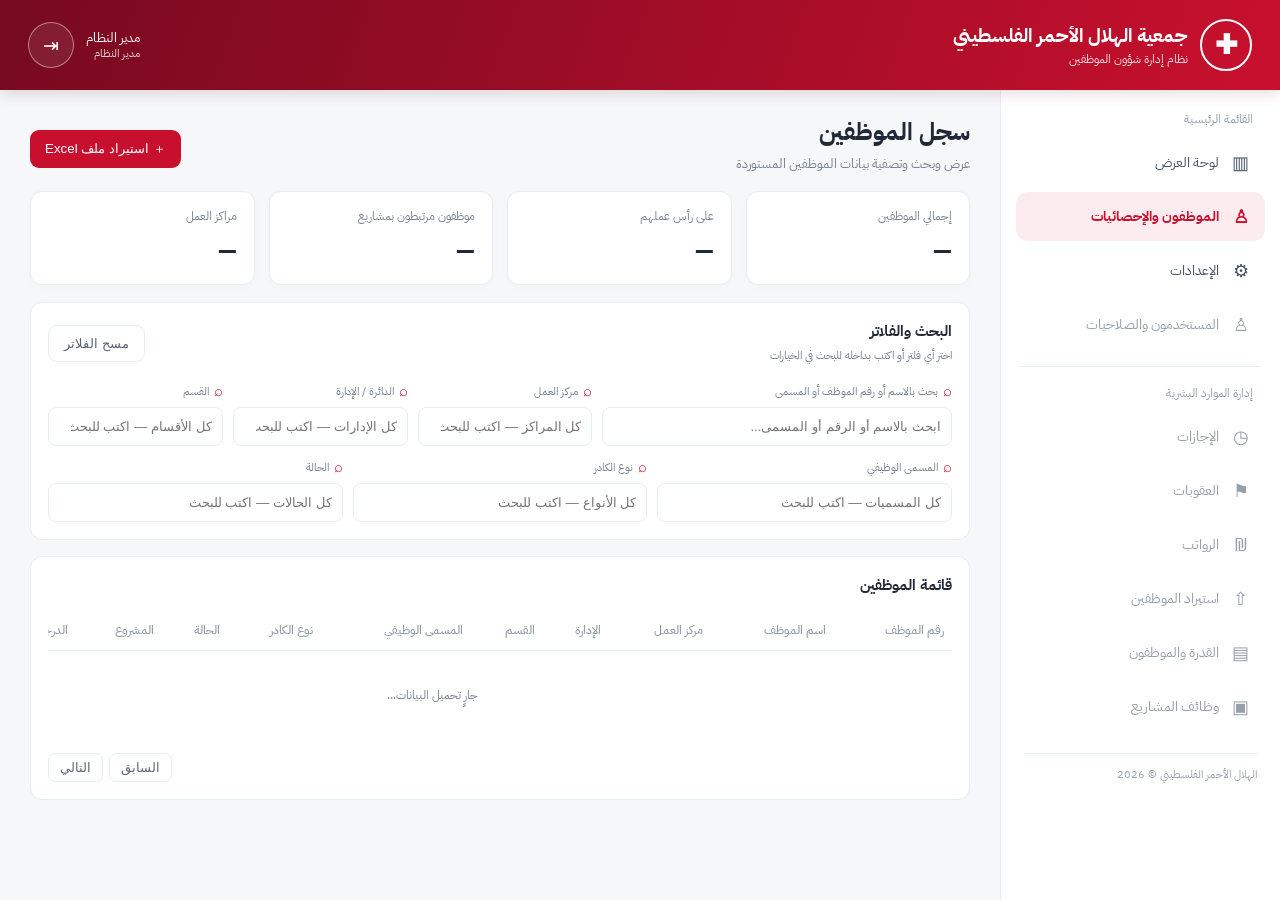
==== public/employees.html @ 2d8df37b "Organize employee edit form and use settings constants" ====
<!doctype html>
<html lang="ar" dir="rtl">
<head>
<meta charset="utf-8"><meta name="viewport" content="width=device-width,initial-scale=1">
<title>الموظفون | نظام شؤون الموظفين</title>
<link rel="preconnect" href="https://fonts.googleapis.com"><link rel="preconnect" href="https://fonts.gstatic.com" crossorigin>
<link href="https://fonts.googleapis.com/css2?family=IBM+Plex+Sans+Arabic:wght@400;500;600;700&display=swap" rel="stylesheet">
<style>
:root{--red:#c8102e;--dark:#a70c26;--ink:#212936;--muted:#778191;--line:#e8edf1;--bg:#f5f7f9;--green:#14845c}
*{box-sizing:border-box}body{margin:0;background:var(--bg);color:var(--ink);font-family:"IBM Plex Sans Arabic",Tahoma,sans-serif}.layout{min-height:100vh;display:flex}.side{position:fixed;right:0;top:0;bottom:0;width:250px;background:#fff;border-left:1px solid var(--line);padding:22px 16px;display:flex;flex-direction:column}.brand{display:flex;align-items:center;gap:11px;padding:0 6px 20px;border-bottom:1px solid var(--line)}.mark{height:45px;width:45px;border:2px solid var(--red);border-radius:50%;display:grid;place-items:center;font-size:24px;color:var(--red);font-weight:700}.brand b{font-size:14px}.brand small{display:block;color:var(--muted);font-size:11px}.caption{color:#9aa2ad;font-size:11px;margin:22px 10px 8px}.nav{display:grid;gap:5px}.nav a{color:#5e6876;text-decoration:none;padding:10px 12px;border-radius:9px;font-size:14px}.nav a.active{background:#fff0f2;color:var(--red);font-weight:700}.foot{margin-top:auto;border-top:1px solid var(--line);padding:12px;color:#9aa2ad;font-size:11px}.main{margin-right:250px;width:calc(100% - 250px);padding:22px 30px 36px}.top{display:flex;justify-content:space-between;align-items:center;margin-bottom:24px}.crumb{font-size:12px;color:var(--muted)}.right{display:flex;align-items:center;gap:11px}.who{background:white;border:1px solid var(--line);padding:8px 12px;border-radius:9px;font-size:12px}.btn{font:600 13px inherit;border:0;border-radius:9px;padding:10px 15px;cursor:pointer}.btn-red{background:var(--red);color:#fff}.btn-red:hover{background:var(--dark)}.btn-light{background:#fff;border:1px solid var(--line);color:#596373}.btn[disabled]{opacity:.5;cursor:not-allowed}.title{display:flex;justify-content:space-between;align-items:end;margin-bottom:18px}.title h1{font-size:24px;margin:0 0 4px}.title p{color:var(--muted);font-size:13px;margin:0}.cards{display:grid;grid-template-columns:repeat(4,1fr);gap:14px;margin-bottom:17px}.card{background:#fff;border:1px solid var(--line);border-radius:12px;padding:15px 17px;box-shadow:0 2px 8px #26344905}.metric-label{font-size:12px;color:var(--muted)}.metric{font-size:24px;font-weight:700;margin-top:8px;direction:ltr;text-align:right}.panel{background:#fff;border:1px solid var(--line);border-radius:12px;padding:17px;margin-bottom:16px}.panel-head{display:flex;justify-content:space-between;align-items:center;margin-bottom:14px}.panel-head h2{font-size:15px;margin:0}.filter-grid{display:grid;grid-template-columns:2fr repeat(3,1fr);gap:10px}.field label{display:block;font-size:11px;color:var(--muted);margin-bottom:5px}.filter-grid .field label:before,.filters2 .field label:before{content:"⌕";color:var(--red);font-size:15px;margin-left:5px;vertical-align:-1px}.field input{width:100%;height:39px;border:1px solid var(--line);border-radius:8px;padding:0 10px;background:#fff;color:var(--ink);font:13px inherit;outline:none}.field input:focus{border-color:#d77889;box-shadow:0 0 0 3px #c8102e12}.filters2{display:grid;grid-template-columns:repeat(3,1fr);gap:10px;margin-top:10px}.table-wrap{overflow:auto}table{width:100%;border-collapse:collapse;min-width:1040px;font-size:12px}th{text-align:right;color:#929ba7;font-weight:500;padding:11px 8px;border-bottom:1px solid var(--line);white-space:nowrap}td{padding:11px 8px;border-bottom:1px solid #f0f2f4;vertical-align:middle}tbody tr:last-child td{border-bottom:0}.name{font-weight:600}.pill{display:inline-block;border-radius:30px;padding:4px 9px;font-size:10px;background:#eff3f6;color:#526071}.pill.on{background:#eaf7f1;color:#168057}.pill.off{background:#fff4e7;color:#a96a08}.pagination{display:flex;align-items:center;justify-content:space-between;margin-top:14px;color:var(--muted);font-size:12px}.pages{display:flex;align-items:center;gap:6px}.pages button{border:1px solid var(--line);background:#fff;border-radius:7px;padding:6px 11px;color:#5d6775;cursor:pointer}.pages button:disabled{opacity:.45;cursor:default}.alert{padding:10px 12px;border-radius:9px;font-size:12px;margin-bottom:12px;display:none}.alert.error{display:block;background:#fff0f1;color:#a72237;border:1px solid #f5d3d8}.alert.success{display:block;background:#eaf7f1;color:#147a55;border:1px solid #cdebdc}.import-status{font-size:11px;color:var(--muted);margin-top:5px}.empty{text-align:center;padding:35px;color:var(--muted)}.file-hidden{display:none}
@media(max-width:1080px){.side{width:220px}.main{margin-right:220px;width:calc(100% - 220px);padding:20px}.cards{grid-template-columns:repeat(2,1fr)}.filter-grid{grid-template-columns:repeat(2,1fr)}}@media(max-width:700px){.side{display:none}.main{width:100%;margin:0;padding:15px}.top{margin-bottom:18px}.title{align-items:start;gap:12px;flex-direction:column}.title h1{font-size:21px}.cards{gap:9px}.card{padding:12px}.metric{font-size:21px}.filter-grid,.filters2{grid-template-columns:1fr 1fr}.filter-grid .field:first-child{grid-column:1/-1}.who{display:none}.panel{padding:13px}.btn{padding:9px 12px}}
.row-actions{display:flex;align-items:center;gap:5px;white-space:nowrap}.row-action{width:31px;height:31px;border:1px solid var(--line);background:#fff;color:#536071;border-radius:7px;cursor:pointer;font-size:15px}.row-action:hover{border-color:#d77889;color:var(--red);background:#fff7f8}.row-action.danger{color:#b56a11}.row-action.success{color:#14845c}.row-action:disabled{opacity:.4;cursor:not-allowed}.frozen-mark{display:inline-block;margin-top:4px;color:#a9650b;background:#fff5e7;border-radius:20px;padding:2px 7px;font-size:10px}.modal{display:none;position:fixed;inset:0;z-index:20;background:#17202f70;padding:20px;align-items:center;justify-content:center}.modal.open{display:flex}.modal-card{width:min(900px,100%);max-height:90vh;overflow:auto;background:#fff;border-radius:15px;box-shadow:0 20px 60px #10182740}.modal-head,.modal-foot{display:flex;align-items:center;justify-content:space-between;padding:16px 20px;border-bottom:1px solid var(--line)}.modal-head h2{font-size:18px;margin:0}.modal-foot{border-top:1px solid var(--line);border-bottom:0;justify-content:flex-start;gap:9px}.modal-body{padding:20px}.modal-close{width:34px;height:34px;border:1px solid var(--line);background:white;border-radius:8px;cursor:pointer;font-size:20px}.detail-grid{display:grid;grid-template-columns:repeat(3,minmax(0,1fr));gap:10px}.detail-item{border:1px solid var(--line);background:#fafbfc;border-radius:9px;padding:11px;min-width:0}.detail-item small{display:block;color:var(--muted);font-size:10px;margin-bottom:5px}.detail-item strong{font-size:13px;overflow-wrap:anywhere}.edit-form{display:grid;grid-template-columns:repeat(2,minmax(0,1fr));gap:12px}.edit-help{grid-column:1/-1;margin:0;color:var(--muted);font-size:11px}.edit-section-title{grid-column:1/-1;margin:10px 0 0;padding:8px 10px;border-right:3px solid var(--red);border-radius:6px;background:#fff5f6;color:#7c1829;font-size:13px}.edit-form select{width:100%;height:39px;border:1px solid var(--line);border-radius:8px;padding:0 10px;font:13px inherit;color:var(--ink);background:#fff}.edit-form select:focus{outline:0;border-color:#d77889;box-shadow:0 0 0 3px #c8102e12}.edit-field label,.edit-field{display:block}.edit-field span{display:block;color:var(--muted);font-size:11px;margin-bottom:5px}.edit-field input{width:100%;height:39px;border:1px solid var(--line);border-radius:8px;padding:0 10px;font:13px inherit;color:var(--ink);background:#fff}.edit-field input:focus{outline:0;border-color:#d77889;box-shadow:0 0 0 3px #c8102e12}.frozen-note{color:#9a5d0a;background:#fff6e8;border:1px solid #f3dfbd;border-radius:8px;padding:11px;font-size:12px;margin-bottom:12px}@media(max-width:700px){.detail-grid,.edit-form{grid-template-columns:1fr 1fr}.modal{padding:8px}.modal-body{padding:13px}.modal-head,.modal-foot{padding:12px}.row-action{width:29px;height:29px}}

.app-topbar{height:90px;background:linear-gradient(110deg,#760a20,#c8102e);color:#fff;display:flex;align-items:center;justify-content:space-between;padding:0 28px;box-shadow:0 3px 14px #5b142328;position:relative;z-index:10}
.app-brand{display:flex;align-items:center;gap:12px;padding:0;border:0;color:#fff}.app-brand strong{font-size:19px;line-height:1.5}.app-brand small{display:block;font-size:12px;opacity:.86}
.app-mark{height:52px;width:52px;border:2px solid #fff;border-radius:50%;display:grid;place-items:center;font-size:27px;font-weight:700}
.app-top-user{display:flex;align-items:center;gap:12px}.app-user-name{font-size:13px;line-height:1.3}.app-user-name small{display:block;opacity:.8}.app-logout{border:1px solid #ffffff70;color:#fff;background:#ffffff14;border-radius:50%;width:46px;height:46px;font-size:19px;cursor:pointer}
.app-shell{display:block;min-height:calc(100vh - 90px)}.app-sidebar{position:fixed;right:0;top:90px;bottom:0;width:280px;background:#fff;border-left:1px solid var(--line);padding:18px 15px;overflow:auto;z-index:8}
.app-caption{color:#929eaa;font-size:12px;margin:2px 12px 10px}.app-nav{display:grid;gap:5px}.app-nav-link{color:#435265;text-decoration:none;padding:11px 13px;border-radius:12px;font-size:14px;display:flex;gap:10px;align-items:center}.app-nav-link.active{background:#fcecef;color:var(--red);font-weight:700}.app-nav-link:hover:not(.active):not(.disabled){background:#f5f7f8}.app-nav-link.disabled{opacity:.55;cursor:default}.app-icon{font-size:18px;width:23px;text-align:center}.app-divider{height:1px;background:var(--line);margin:17px 5px}.app-side-foot{color:#9aa4ad;font-size:11px;margin:22px 8px 8px;padding-top:12px;border-top:1px solid var(--line)}
main.app-main{display:block;margin:0 280px 0 0;width:calc(100% - 280px);min-height:calc(100vh - 90px);padding:24px 30px 36px}
@media(max-width:1000px){.app-sidebar{width:250px}main.app-main{margin-right:250px;width:calc(100% - 250px);padding:20px}}
@media(max-width:700px){.app-topbar{height:76px;padding:0 14px}.app-mark{height:43px;width:43px}.app-brand strong{font-size:15px}.app-brand small{font-size:10px}.app-sidebar{display:none}.app-shell{min-height:calc(100vh - 76px)}main.app-main{margin:0;width:100%;min-height:calc(100vh - 76px);padding:15px}.app-user-name{display:none}}
</style>
</head>
<body><header class="app-topbar"><div class="app-brand"><div class="app-mark">✚</div><div><strong>جمعية الهلال الأحمر الفلسطيني</strong><small>نظام إدارة شؤون الموظفين</small></div></div><div class="app-top-user"><div class="app-user-name"><span id="username">مدير النظام</span><small>مدير النظام</small></div><button class="app-logout" id="logout" title="تسجيل الخروج" aria-label="تسجيل الخروج">⇥</button></div></header><div class="app-shell"><aside class="app-sidebar"><div class="app-caption">القائمة الرئيسية</div><nav class="app-nav"><a href="/" class="app-nav-link "><span class="app-icon">▥</span>لوحة العرض</a><a href="/employees.html" class="app-nav-link active"><span class="app-icon">♙</span>الموظفون والإحصائيات</a><a href="/settings.html" class="app-nav-link "><span class="app-icon">⚙</span>الإعدادات</a><a href="#" aria-disabled="true" class="app-nav-link disabled"><span class="app-icon">♙</span>المستخدمون والصلاحيات</a></nav><div class="app-divider"></div><div class="app-caption">إدارة الموارد البشرية</div><nav class="app-nav"><a href="#" aria-disabled="true" class="app-nav-link disabled"><span class="app-icon">◷</span>الإجازات</a><a href="#" aria-disabled="true" class="app-nav-link disabled"><span class="app-icon">⚑</span>العقوبات</a><a href="#" aria-disabled="true" class="app-nav-link disabled"><span class="app-icon">₪</span>الرواتب</a><a href="#" aria-disabled="true" class="app-nav-link disabled"><span class="app-icon">⇧</span>استيراد الموظفين</a><a href="#" aria-disabled="true" class="app-nav-link disabled"><span class="app-icon">▤</span>القدرة والموظفون</a><a href="#" aria-disabled="true" class="app-nav-link disabled"><span class="app-icon">▣</span>وظائف المشاريع</a></nav><div class="app-side-foot">الهلال الأحمر الفلسطيني © 2026</div></aside><main class="app-main">
<div class="title"><div><h1>سجل الموظفين</h1><p>عرض وبحث وتصفية بيانات الموظفين المستوردة</p></div><div><button class="btn btn-red" id="chooseFile">＋ استيراد ملف Excel</button><input id="file" class="file-hidden" type="file" accept=".xlsx,application/vnd.openxmlformats-officedocument.spreadsheetml.sheet"><div id="importStatus" class="import-status"></div></div></div>
<div id="notice" class="alert"></div>
<div class="cards"><div class="card"><div class="metric-label">إجمالي الموظفين</div><div class="metric" id="totalEmployees">—</div></div><div class="card"><div class="metric-label">على رأس عملهم</div><div class="metric" id="activeEmployees">—</div></div><div class="card"><div class="metric-label">موظفون مرتبطون بمشاريع</div><div class="metric" id="projectEmployees">—</div></div><div class="card"><div class="metric-label">مراكز العمل</div><div class="metric" id="workCenters">—</div></div></div>
<section class="panel"><div class="panel-head"><div><h2>البحث والفلاتر</h2><span class="import-status">اختر أي فلتر أو اكتب بداخله للبحث في الخيارات</span></div><button class="btn btn-light" id="clearFilters">مسح الفلاتر</button></div><div class="filter-grid">
<div class="field"><label for="q">بحث بالاسم أو رقم الموظف أو المسمى</label><input type="search" id="q" placeholder="ابحث بالاسم أو الرقم أو المسمى..." autocomplete="off"></div>
<div class="field"><label for="work_center">مركز العمل</label><input type="search" id="work_center" list="centers" placeholder="كل المراكز — اكتب للبحث" autocomplete="off"><datalist id="centers"></datalist></div>
<div class="field"><label for="directorate">الدائرة / الإدارة</label><input type="search" id="directorate" list="directorates" placeholder="كل الإدارات — اكتب للبحث" autocomplete="off"><datalist id="directorates"></datalist></div>
<div class="field"><label for="department">القسم</label><input type="search" id="department" list="departments" placeholder="كل الأقسام — اكتب للبحث" autocomplete="off"><datalist id="departments"></datalist></div></div>
<div class="filters2"><div class="field"><label for="job_title">المسمى الوظيفي</label><input type="search" id="job_title" list="jobs" placeholder="كل المسميات — اكتب للبحث" autocomplete="off"><datalist id="jobs"></datalist></div><div class="field"><label for="cadre_type">نوع الكادر</label><input type="search" id="cadre_type" list="cadres" placeholder="كل الأنواع — اكتب للبحث" autocomplete="off"><datalist id="cadres"></datalist></div><div class="field"><label for="employment_status">الحالة</label><input type="search" id="employment_status" list="statuses" placeholder="كل الحالات — اكتب للبحث" autocomplete="off"><datalist id="statuses"></datalist></div></div></section>
<section class="panel"><div class="panel-head"><h2>قائمة الموظفين</h2><span id="resultCount" class="import-status"></span></div><div class="table-wrap"><table><thead><tr><th>رقم الموظف</th><th>اسم الموظف</th><th>مركز العمل</th><th>الإدارة</th><th>القسم</th><th>المسمى الوظيفي</th><th>نوع الكادر</th><th>الحالة</th><th>المشروع</th><th>الدرجة</th><th>الإجراءات</th></tr></thead><tbody id="rows"><tr><td colspan="11" class="empty">جارٍ تحميل البيانات...</td></tr></tbody></table></div><div class="pagination"><span id="pageInfo"></span><div class="pages"><button id="prev">السابق</button><button id="next">التالي</button></div></div></section>
<div class="modal" id="employeeModal" aria-hidden="true"><section class="modal-card" role="dialog" aria-modal="true" aria-labelledby="modalTitle"><header class="modal-head"><h2 id="modalTitle">بيانات الموظف</h2><button class="modal-close" id="modalClose" aria-label="إغلاق">×</button></header><div class="modal-body" id="modalBody"></div><footer class="modal-foot" id="modalFoot"></footer></section></div>
</main></div>
<script>
const fields=["q","work_center","directorate","department","job_title","cadre_type","employment_status"];
let page=1,pages=0,timer=null,imported=false;
const $=id=>document.getElementById(id);
async function api(url,options={}){const r=await fetch(url,{credentials:"same-origin",...options});if(r.status===401){location.href="/login.html";throw new Error("يلزم تسجيل الدخول.")}const body=await r.json().catch(()=>({}));if(!r.ok){const d=body.detail;let text=typeof d==="string"?d:(d?.message||"تعذر تنفيذ الطلب.");if(d?.errors?.length)text+=" ("+d.errors.length+" موضع خطأ)";throw new Error(text)}return body}
function message(text,kind="error"){const el=$("notice");el.textContent=text;el.className="alert "+kind;el.style.display="block";window.scrollTo({top:0,behavior:"smooth"})}
function params(){const p=new URLSearchParams({page:String(page),page_size:"20"});fields.forEach(k=>{const v=$(k).value.trim();if(v)p.set(k,v)});return p}
async function loadOptions(){const p=new URLSearchParams({work_center:$("work_center").value.trim(),directorate:$("directorate").value.trim(),department:$("department").value.trim()});const o=await api("/api/employee-options?"+p);for(const [key,id] of [["work_center","centers"],["directorate","directorates"],["department","departments"],["job_title","jobs"],["cadre_type","cadres"],["employment_status","statuses"]])$(id).replaceChildren(...o[key].map(value=>{const el=document.createElement("option");el.value=value;return el}))}
async function loadRows(){try{const data=await api("/api/employees?"+params());pages=data.pages;$("resultCount").textContent="عدد النتائج: "+data.total.toLocaleString("en-US");$("pageInfo").textContent="صفحة "+(data.pages?data.page:0)+" من "+data.pages.toLocaleString("en-US");$("prev").disabled=page<=1;$("next").disabled=page>=pages;if(!data.items.length){$("rows").innerHTML='<tr><td colspan="11" class="empty">لا توجد سجلات مطابقة. استورد ملف الموظفين لبدء الاستخدام.</td></tr>';return}const esc=s=>String(s??"—").replace(/[&<>"']/g,c=>({"&":"&amp;","<":"&lt;",">":"&gt;",'"':"&quot;","'":"&#39;"}[c]));$("rows").innerHTML=data.items.map(x=>'<tr><td>'+esc(x.employee_number)+'</td><td><span class="name">'+esc(x.employee_name)+'</span></td><td>'+esc(x.work_center)+'</td><td>'+esc(x.directorate)+'</td><td>'+esc(x.department)+'</td><td>'+esc(x.job_title)+'</td><td><span class="pill">'+esc(x.cadre_type)+'</span></td><td><span class="pill '+(x.employment_status==="على رأس عمله"?"on":"off")+'">'+esc(x.employment_status)+'</span></td><td>'+esc(x.project)+'</td><td>'+esc(x.grade)+'</td><td><div class="row-actions"><button class="row-action" data-action="view" data-id="'+esc(x.employee_number)+'" title="عرض بيانات الموظف" aria-label="عرض">◉</button><button class="row-action" data-action="edit" data-id="'+esc(x.employee_number)+'" title="تعديل بيانات الموظف" aria-label="تعديل" '+(x.is_frozen?'disabled':'')+'>✎</button><button class="row-action '+(x.is_frozen?'success':'danger')+'" data-action="'+(x.is_frozen?'unfreeze':'freeze')+'" data-id="'+esc(x.employee_number)+'" title="'+(x.is_frozen?'إعادة تفعيل الملف':'تجميد الملف')+'" aria-label="'+(x.is_frozen?'إعادة تفعيل':'تجميد')+'">'+(x.is_frozen?'↻':'❄')+'</button></div>'+(x.is_frozen?'<span class="frozen-mark">ملف مجمّد</span>':'')+'</td></tr>').join("")}catch(e){message(e.message)}}
async function loadSummary(){try{const d=await api("/api/dashboard"),t=d.totals;$("totalEmployees").textContent=Number(t.total).toLocaleString("en-US");$("activeEmployees").textContent=Number(t.active).toLocaleString("en-US");$("projectEmployees").textContent=Number(t.project_staff).toLocaleString("en-US");$("workCenters").textContent=Number(t.centers).toLocaleString("en-US")}catch(e){message(e.message)}}
async function loadImportStatus(){try{const d=await api("/api/import-status");imported=d.imported;if(d.imported){$("chooseFile").disabled=true;$("chooseFile").textContent="تم استيراد الملف";$("importStatus").textContent="تم استيراد "+Number(d.record.imported_rows).toLocaleString("en-US")+" سجلًا بتاريخ "+new Date(d.record.imported_at).toLocaleDateString("ar")}else $("importStatus").textContent="الاستيراد متاح مرة واحدة فقط"}catch(e){message(e.message)}}

const employeeLabels=[
 ["employee_number","رقم الموظف"],["employee_name","اسم الموظف"],["work_center","مركز العمل"],
 ["directorate","الإدارة"],["department","القسم"],["job_title","المسمى الوظيفي"],
 ["cadre_type","نوع الكادر"],["employment_status","الحالة"],["salary","الراتب"],
 ["next_grade_due_date","استحقاق الدرجة التالية"],["coverage_percentage","نسبة التغطية"],
 ["project","المشروع"],["grade","الدرجة الوظيفية"],["employee_code","كود الموظف"]
];
const escHtml=s=>String(s??"").replace(/[&<>"']/g,c=>({"&":"&amp;","<":"&lt;",">":"&gt;",'"':"&quot;","'":"&#39;"}[c]));
function closeEmployeeModal(){$("employeeModal").classList.remove("open");$("employeeModal").setAttribute("aria-hidden","true")}
function showEmployeeModal(title,body,foot){$("modalTitle").textContent=title;$("modalBody").innerHTML=body;$("modalFoot").innerHTML=foot;$("employeeModal").classList.add("open");$("employeeModal").setAttribute("aria-hidden","false")}
async function openEmployeeView(id){try{const x=await api("/api/employees/"+encodeURIComponent(id));const body='<div class="detail-grid">'+employeeLabels.map(([k,label])=>'<div class="detail-item"><small>'+label+'</small><strong>'+escHtml(x[k]||"—")+'</strong></div>').join("")+'</div>'+(x.is_frozen?'<div class="frozen-note">هذا الملف مجمّد منذ '+escHtml(x.frozen_at||"")+'. لا يمكن تعديل بياناته قبل إعادة التفعيل.</div>':'');const foot='<button class="btn btn-light" id="viewEdit" '+(x.is_frozen?'disabled':'')+'>✎ تعديل بيانات الموظف</button><button class="btn btn-light" id="viewClose">إغلاق</button>';showEmployeeModal("بيانات الموظف — "+x.employee_name,body,foot);$("viewClose").onclick=closeEmployeeModal;if(!x.is_frozen)$("viewEdit").onclick=()=>openEmployeeEdit(id)}catch(e){message(e.message)}}
function editField(key,label,value,type="text"){return '<label class="edit-field"><span>'+label+'</span><input name="'+key+'" type="'+type+'" value="'+escHtml(value??"")+'" '+(["employee_number","employee_name","employee_code"].includes(key)?"required":"")+(type==="number"?' step="0.01" min="0"':'')+'></label>'}
function refSelect(key,label,options,current,required=true){
 const exists=options.some(o=>String(o.name)===String(current||""));
 const items=['<option value="">اختر '+label+'</option>'].concat(options.map(o=>'<option value="'+escHtml(o.name)+'" '+(String(o.name)===String(current||"")?'selected':'')+'>'+escHtml(o.name)+'</option>'));
 if(current&&!exists)items.push('<option value="" selected>القيمة الحالية غير موجودة في الإعدادات</option>');
 return '<label class="edit-field"><span>'+label+'</span><select name="'+key+'" '+(required?'required':'')+'>'+items.join("")+'</select></label>';
}
function filteredDirectorates(refs,center){const ids=(refs.center_directorates||[]).filter(r=>r.left_name===center).map(r=>String(r.right_id));return(refs.directorates||[]).filter(x=>ids.includes(String(x.id)))}
function filteredDepartments(refs,directorate){const ids=(refs.directorate_departments||[]).filter(r=>r.left_name===directorate).map(r=>String(r.right_id));return(refs.departments||[]).filter(x=>ids.includes(String(x.id)))}
function filteredTitles(refs,directorate,department){const path=(refs.directorate_department_paths||[]).find(p=>p.directorate_name===directorate&&p.department_name===department);return path?(refs.department_job_titles||[]).filter(t=>String(t.path_id)===String(path.path_id)).map(t=>({id:t.right_id,name:t.right_name})):[]}
function renderEditForm(x,refs){
 const basics='<h3 class="edit-section-title">البيانات الأساسية</h3>'+editField("employee_number","رقم الموظف",x.employee_number)+editField("employee_name","اسم الموظف",x.employee_name)+editField("employee_code","كود الموظف",x.employee_code);
 const directors=filteredDirectorates(refs,x.work_center),departments=filteredDepartments(refs,x.directorate),titles=filteredTitles(refs,x.directorate,x.department);
 const work='<h3 class="edit-section-title">البيانات الوظيفية</h3>'+refSelect("work_center","مركز العمل",refs.work_centers||[],x.work_center)+refSelect("directorate","الدائرة / الإدارة",directors,x.directorate,false)+refSelect("department","القسم",departments,x.department,false)+refSelect("job_title","المسمى الوظيفي",titles,x.job_title)+refSelect("cadre_type","نوع الكادر",refs.cadre_types||[],x.cadre_type)+refSelect("employment_status","الحالة",refs.employment_statuses||[],x.employment_status)+editField("project","المشروع",x.project)+editField("coverage_percentage","نسبة التغطية",x.coverage_percentage,"number");
 const grade='<h3 class="edit-section-title">الدرجة والراتب</h3>'+editField("grade","الدرجة الوظيفية",x.grade)+editField("salary","الراتب",x.salary,"number")+editField("next_grade_due_date","تاريخ استحقاق الدرجة التالية",x.next_grade_due_date,"date");
 const warning='<p class="edit-help">الحقول الوظيفية تُختار من الثوابت المعرفة في الإعدادات. إذا لم تظهر القيمة، أضفها واربطها من صفحة الإعدادات أولاً.</p>';
 return '<form id="employeeForm" class="edit-form">'+warning+basics+work+grade+'</form>';
}
function updateEmploymentSelects(form,refs,changed){
 const center=form.elements.work_center.value,dir=form.elements.directorate.value;
 if(changed==="work_center"){
  form.elements.directorate.innerHTML='<option value="">اختر الدائرة / الإدارة</option>'+filteredDirectorates(refs,center).map(o=>'<option value="'+escHtml(o.name)+'">'+escHtml(o.name)+'</option>').join("");
  form.elements.department.innerHTML='<option value="">اختر القسم</option>';
 }
 if(changed==="directorate"){
  form.elements.department.innerHTML='<option value="">اختر القسم</option>'+filteredDepartments(refs,dir).map(o=>'<option value="'+escHtml(o.name)+'">'+escHtml(o.name)+'</option>').join("");
 }
 if(changed==="work_center"||changed==="directorate"||changed==="department"){
  const titles=filteredTitles(refs,form.elements.directorate.value,form.elements.department.value);
  form.elements.job_title.innerHTML='<option value="">اختر المسمى الوظيفي</option>'+titles.map(o=>'<option value="'+escHtml(o.name)+'">'+escHtml(o.name)+'</option>').join("");
 }
}
async function openEmployeeEdit(id){try{
 const x=await api("/api/employees/"+encodeURIComponent(id));
 if(x.is_frozen){message("الملف مجمّد. أعد تفعيله قبل التعديل.");return}
 const refs=await api("/api/settings/reference-data"),body=renderEditForm(x,refs);
 const foot='<button class="btn btn-red" type="submit" form="employeeForm" id="saveEmployee">حفظ التعديلات</button><button class="btn btn-light" type="button" id="cancelEdit">إلغاء</button>';
 showEmployeeModal("تعديل بيانات الموظف — "+x.employee_name,body,foot);
 $("cancelEdit").onclick=closeEmployeeModal;
 $("employeeForm").addEventListener("change",e=>{if(["work_center","directorate","department"].includes(e.target.name))updateEmploymentSelects(e.currentTarget,refs,e.target.name)});
 $("employeeForm").onsubmit=async e=>{e.preventDefault();const button=$("saveEmployee");button.disabled=true;button.textContent="جارٍ الحفظ...";try{
  const payload=Object.fromEntries(new FormData(e.currentTarget).entries());
  await api("/api/employees/"+encodeURIComponent(id),{method:"PUT",headers:{"Content-Type":"application/json"},body:JSON.stringify(payload)});
  closeEmployeeModal();message("تم حفظ تعديلات الموظف بنجاح.","success");await Promise.all([loadRows(),loadSummary(),loadOptions()])
 }catch(err){message(err.message)}finally{button.disabled=false;button.textContent="حفظ التعديلات"}}
}catch(e){message(e.message)}}
async function toggleEmployeeFreeze(id,freeze){const action=freeze?"تجميد":"إعادة تفعيل";const prompt=freeze?"سيتم حفظ الملف ومنع تعديل بيانات الموظف حتى إعادة تفعيله. هل تريد المتابعة؟":"سيتم إعادة تفعيل الملف والسماح بتعديل بيانات الموظف. هل تريد المتابعة؟";if(!confirm(prompt))return;try{await api("/api/employees/"+encodeURIComponent(id)+(freeze?"/freeze":"/unfreeze"),{method:"POST"});message(freeze?"تم تجميد ملف الموظف.":"تمت إعادة تفعيل ملف الموظف.","success");await loadRows()}catch(e){message(e.message)}}
$("rows").addEventListener("click",e=>{const button=e.target.closest("button[data-action]");if(!button)return;const id=button.dataset.id;const action=button.dataset.action;if(action==="view")openEmployeeView(id);else if(action==="edit")openEmployeeEdit(id);else toggleEmployeeFreeze(id,action==="freeze")});
$("modalClose").onclick=closeEmployeeModal;
$("employeeModal").addEventListener("click",e=>{if(e.target===$("employeeModal"))closeEmployeeModal});
document.addEventListener("keydown",e=>{if(e.key==="Escape")closeEmployeeModal()});

function reloadFilters(){page=1;clearTimeout(timer);timer=setTimeout(()=>{loadOptions();loadRows()},220)}
fields.forEach(k=>$(k).addEventListener("input",reloadFilters));
$("clearFilters").onclick=()=>{fields.forEach(k=>$(k).value="");loadOptions();page=1;loadRows()};
$("prev").onclick=()=>{if(page>1){page--;loadRows()}};
$("next").onclick=()=>{if(page<pages){page++;loadRows()}};
$("chooseFile").onclick=()=>{if(!imported)$("file").click()};
$("file").onchange=async e=>{const f=e.target.files[0];if(!f)return;const confirmed=confirm("سيتم استيراد الملف "+f.name+" إلى قاعدة الموظفين. العملية متاحة مرة واحدة، وإذا ظهر خطأ فلن يُحفظ أي سجل. هل تريد المتابعة؟");if(!confirmed){e.target.value="";return}try{$("chooseFile").disabled=true;$("chooseFile").textContent="جارٍ الاستيراد...";const form=new FormData();form.append("file",f);const d=await api("/api/employees/import",{method:"POST",body:form});message("تم استيراد "+Number(d.imported_rows).toLocaleString("en-US")+" سجل موظف بنجاح.","success");await Promise.all([loadImportStatus(),loadSummary(),loadOptions(),loadRows()])}catch(err){message(err.message);$("chooseFile").disabled=false;$("chooseFile").textContent="＋ استيراد ملف Excel"}finally{e.target.value=""}};
$("logout").onclick=async()=>{try{await api("/api/logout",{method:"POST"});location.href="/login.html"}catch(e){message(e.message)}};
(async()=>{try{const s=await api("/api/session");$("username").textContent=s.username||"مدير النظام";await Promise.all([loadOptions(),loadRows(),loadSummary(),loadImportStatus()])}catch(e){}})();
</script></body></html>
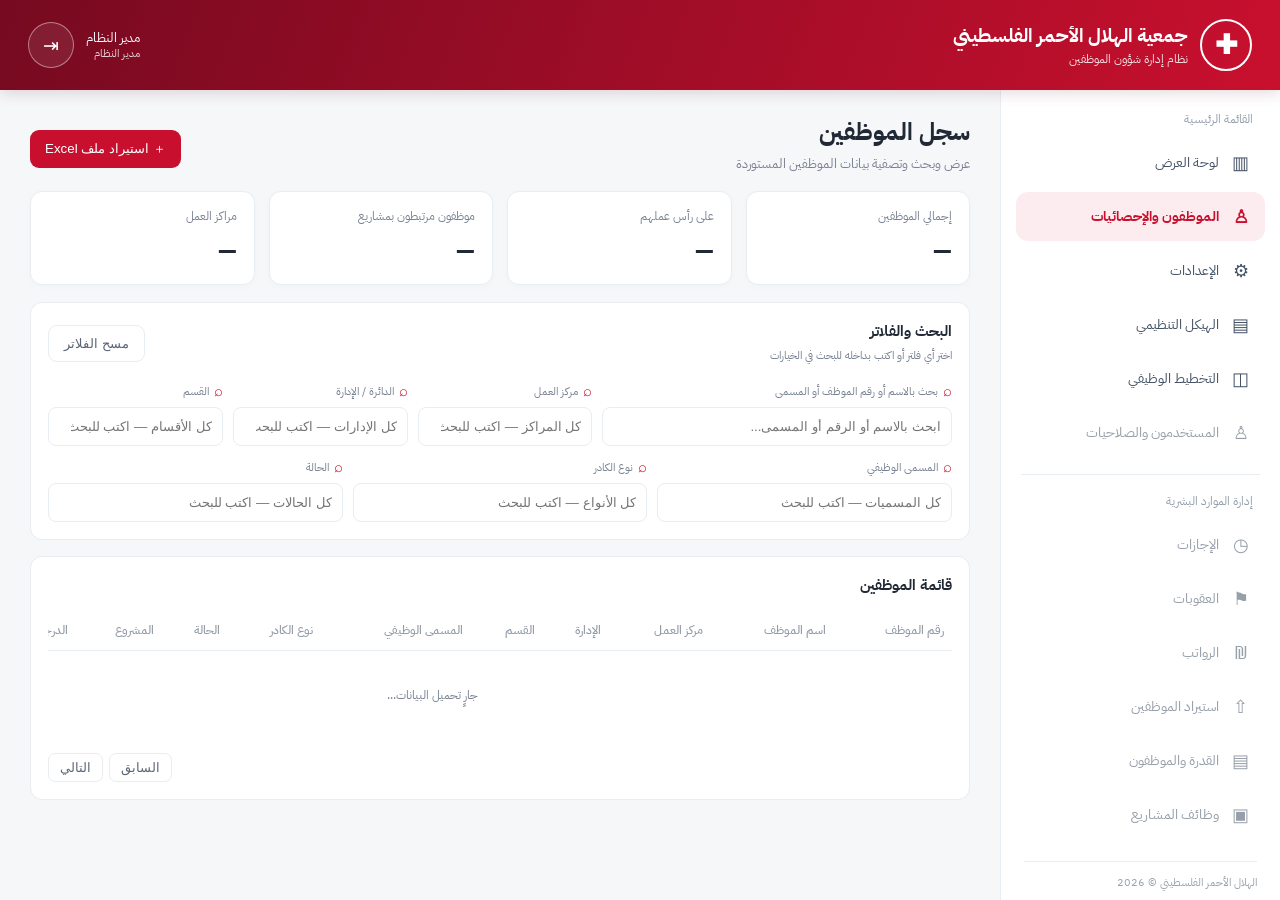
==== commit 9bafaa21: "Add planning and organization navigation" ====
--- a/public/employees.html
+++ b/public/employees.html
@@ -22,7 +22,7 @@
 @media(max-width:700px){.app-topbar{height:76px;padding:0 14px}.app-mark{height:43px;width:43px}.app-brand strong{font-size:15px}.app-brand small{font-size:10px}.app-sidebar{display:none}.app-shell{min-height:calc(100vh - 76px)}main.app-main{margin:0;width:100%;min-height:calc(100vh - 76px);padding:15px}.app-user-name{display:none}}
 </style>
 </head>
-<body><header class="app-topbar"><div class="app-brand"><div class="app-mark">✚</div><div><strong>جمعية الهلال الأحمر الفلسطيني</strong><small>نظام إدارة شؤون الموظفين</small></div></div><div class="app-top-user"><div class="app-user-name"><span id="username">مدير النظام</span><small>مدير النظام</small></div><button class="app-logout" id="logout" title="تسجيل الخروج" aria-label="تسجيل الخروج">⇥</button></div></header><div class="app-shell"><aside class="app-sidebar"><div class="app-caption">القائمة الرئيسية</div><nav class="app-nav"><a href="/" class="app-nav-link "><span class="app-icon">▥</span>لوحة العرض</a><a href="/employees.html" class="app-nav-link active"><span class="app-icon">♙</span>الموظفون والإحصائيات</a><a href="/settings.html" class="app-nav-link "><span class="app-icon">⚙</span>الإعدادات</a><a href="#" aria-disabled="true" class="app-nav-link disabled"><span class="app-icon">♙</span>المستخدمون والصلاحيات</a></nav><div class="app-divider"></div><div class="app-caption">إدارة الموارد البشرية</div><nav class="app-nav"><a href="#" aria-disabled="true" class="app-nav-link disabled"><span class="app-icon">◷</span>الإجازات</a><a href="#" aria-disabled="true" class="app-nav-link disabled"><span class="app-icon">⚑</span>العقوبات</a><a href="#" aria-disabled="true" class="app-nav-link disabled"><span class="app-icon">₪</span>الرواتب</a><a href="#" aria-disabled="true" class="app-nav-link disabled"><span class="app-icon">⇧</span>استيراد الموظفين</a><a href="#" aria-disabled="true" class="app-nav-link disabled"><span class="app-icon">▤</span>القدرة والموظفون</a><a href="#" aria-disabled="true" class="app-nav-link disabled"><span class="app-icon">▣</span>وظائف المشاريع</a></nav><div class="app-side-foot">الهلال الأحمر الفلسطيني © 2026</div></aside><main class="app-main">
+<body><header class="app-topbar"><div class="app-brand"><div class="app-mark">✚</div><div><strong>جمعية الهلال الأحمر الفلسطيني</strong><small>نظام إدارة شؤون الموظفين</small></div></div><div class="app-top-user"><div class="app-user-name"><span id="username">مدير النظام</span><small>مدير النظام</small></div><button class="app-logout" id="logout" title="تسجيل الخروج" aria-label="تسجيل الخروج">⇥</button></div></header><div class="app-shell"><aside class="app-sidebar"><div class="app-caption">القائمة الرئيسية</div><nav class="app-nav"><a href="/" class="app-nav-link "><span class="app-icon">▥</span>لوحة العرض</a><a href="/employees.html" class="app-nav-link active"><span class="app-icon">♙</span>الموظفون والإحصائيات</a><a href="/settings.html" class="app-nav-link "><span class="app-icon">⚙</span>الإعدادات</a><a href="/organization.html" class="app-nav-link "><span class="app-icon">▤</span>الهيكل التنظيمي</a><a href="/planning.html" class="app-nav-link "><span class="app-icon">◫</span>التخطيط الوظيفي</a><a href="#" aria-disabled="true" class="app-nav-link disabled"><span class="app-icon">♙</span>المستخدمون والصلاحيات</a></nav><div class="app-divider"></div><div class="app-caption">إدارة الموارد البشرية</div><nav class="app-nav"><a href="#" aria-disabled="true" class="app-nav-link disabled"><span class="app-icon">◷</span>الإجازات</a><a href="#" aria-disabled="true" class="app-nav-link disabled"><span class="app-icon">⚑</span>العقوبات</a><a href="#" aria-disabled="true" class="app-nav-link disabled"><span class="app-icon">₪</span>الرواتب</a><a href="#" aria-disabled="true" class="app-nav-link disabled"><span class="app-icon">⇧</span>استيراد الموظفين</a><a href="#" aria-disabled="true" class="app-nav-link disabled"><span class="app-icon">▤</span>القدرة والموظفون</a><a href="#" aria-disabled="true" class="app-nav-link disabled"><span class="app-icon">▣</span>وظائف المشاريع</a></nav><div class="app-side-foot">الهلال الأحمر الفلسطيني © 2026</div></aside><main class="app-main">
 <div class="title"><div><h1>سجل الموظفين</h1><p>عرض وبحث وتصفية بيانات الموظفين المستوردة</p></div><div><button class="btn btn-red" id="chooseFile">＋ استيراد ملف Excel</button><input id="file" class="file-hidden" type="file" accept=".xlsx,application/vnd.openxmlformats-officedocument.spreadsheetml.sheet"><div id="importStatus" class="import-status"></div></div></div>
 <div id="notice" class="alert"></div>
 <div class="cards"><div class="card"><div class="metric-label">إجمالي الموظفين</div><div class="metric" id="totalEmployees">—</div></div><div class="card"><div class="metric-label">على رأس عملهم</div><div class="metric" id="activeEmployees">—</div></div><div class="card"><div class="metric-label">موظفون مرتبطون بمشاريع</div><div class="metric" id="projectEmployees">—</div></div><div class="card"><div class="metric-label">مراكز العمل</div><div class="metric" id="workCenters">—</div></div></div>
@@ -118,5 +118,5 @@
 $("chooseFile").onclick=()=>{if(!imported)$("file").click()};
 $("file").onchange=async e=>{const f=e.target.files[0];if(!f)return;const confirmed=confirm("سيتم استيراد الملف "+f.name+" إلى قاعدة الموظفين. العملية متاحة مرة واحدة، وإذا ظهر خطأ فلن يُحفظ أي سجل. هل تريد المتابعة؟");if(!confirmed){e.target.value="";return}try{$("chooseFile").disabled=true;$("chooseFile").textContent="جارٍ الاستيراد...";const form=new FormData();form.append("file",f);const d=await api("/api/employees/import",{method:"POST",body:form});message("تم استيراد "+Number(d.imported_rows).toLocaleString("en-US")+" سجل موظف بنجاح.","success");await Promise.all([loadImportStatus(),loadSummary(),loadOptions(),loadRows()])}catch(err){message(err.message);$("chooseFile").disabled=false;$("chooseFile").textContent="＋ استيراد ملف Excel"}finally{e.target.value=""}};
 $("logout").onclick=async()=>{try{await api("/api/logout",{method:"POST"});location.href="/login.html"}catch(e){message(e.message)}};
-(async()=>{try{const s=await api("/api/session");$("username").textContent=s.username||"مدير النظام";await Promise.all([loadOptions(),loadRows(),loadSummary(),loadImportStatus()])}catch(e){}})();
+(async()=>{try{const s=await api("/api/session");$("username").textContent=s.username||"مدير النظام";await Promise.all([loadOptions(),loadRows(),loadSummary(),loadImportStatus()]);const target=new URLSearchParams(location.search).get("employee");if(target)openEmployeeView(target)}catch(e){}})();
 </script></body></html>
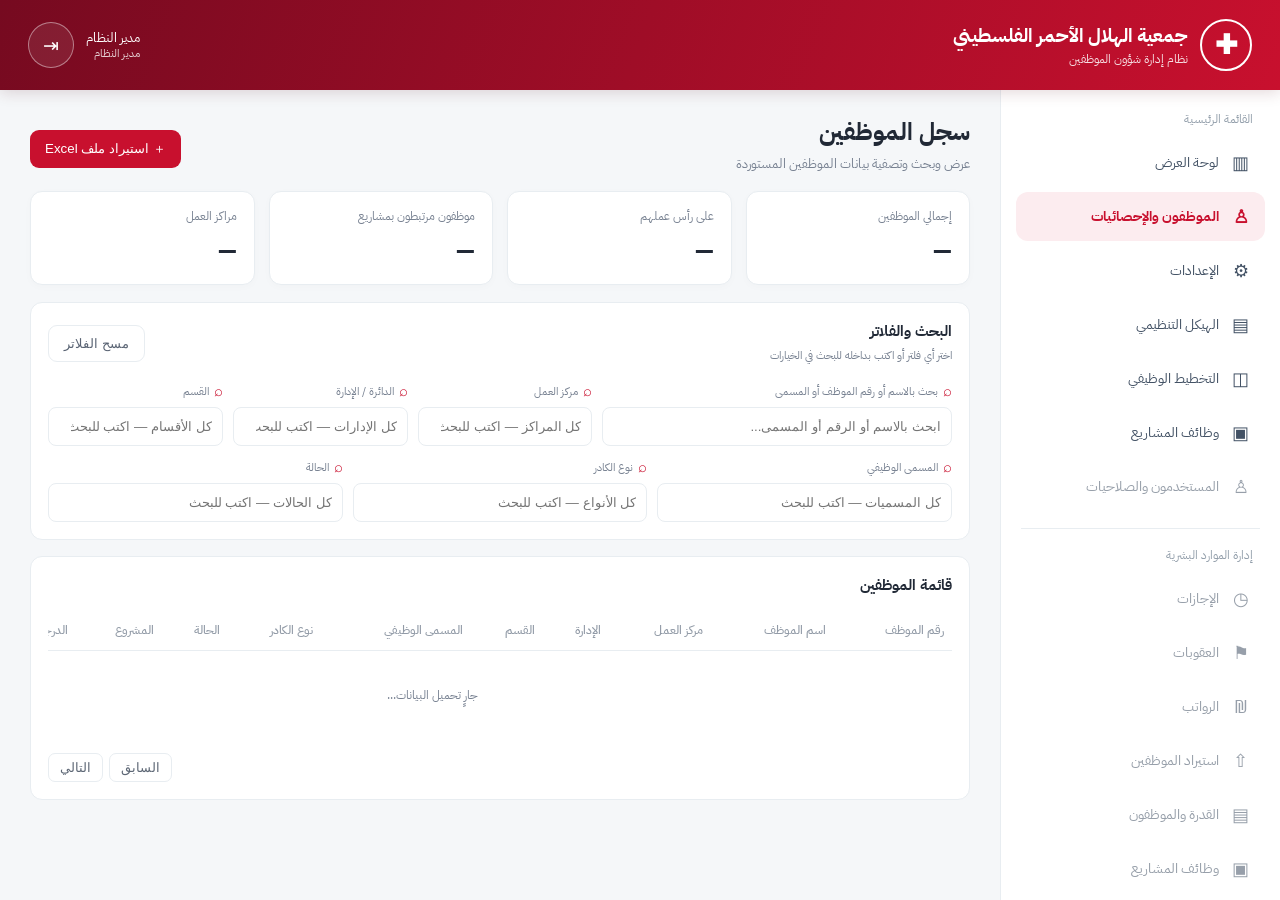
==== commit 396ad83d: "Add project positions to navigation" ====
--- a/public/employees.html
+++ b/public/employees.html
@@ -22,7 +22,7 @@
 @media(max-width:700px){.app-topbar{height:76px;padding:0 14px}.app-mark{height:43px;width:43px}.app-brand strong{font-size:15px}.app-brand small{font-size:10px}.app-sidebar{display:none}.app-shell{min-height:calc(100vh - 76px)}main.app-main{margin:0;width:100%;min-height:calc(100vh - 76px);padding:15px}.app-user-name{display:none}}
 </style>
 </head>
-<body><header class="app-topbar"><div class="app-brand"><div class="app-mark">✚</div><div><strong>جمعية الهلال الأحمر الفلسطيني</strong><small>نظام إدارة شؤون الموظفين</small></div></div><div class="app-top-user"><div class="app-user-name"><span id="username">مدير النظام</span><small>مدير النظام</small></div><button class="app-logout" id="logout" title="تسجيل الخروج" aria-label="تسجيل الخروج">⇥</button></div></header><div class="app-shell"><aside class="app-sidebar"><div class="app-caption">القائمة الرئيسية</div><nav class="app-nav"><a href="/" class="app-nav-link "><span class="app-icon">▥</span>لوحة العرض</a><a href="/employees.html" class="app-nav-link active"><span class="app-icon">♙</span>الموظفون والإحصائيات</a><a href="/settings.html" class="app-nav-link "><span class="app-icon">⚙</span>الإعدادات</a><a href="/organization.html" class="app-nav-link "><span class="app-icon">▤</span>الهيكل التنظيمي</a><a href="/planning.html" class="app-nav-link "><span class="app-icon">◫</span>التخطيط الوظيفي</a><a href="#" aria-disabled="true" class="app-nav-link disabled"><span class="app-icon">♙</span>المستخدمون والصلاحيات</a></nav><div class="app-divider"></div><div class="app-caption">إدارة الموارد البشرية</div><nav class="app-nav"><a href="#" aria-disabled="true" class="app-nav-link disabled"><span class="app-icon">◷</span>الإجازات</a><a href="#" aria-disabled="true" class="app-nav-link disabled"><span class="app-icon">⚑</span>العقوبات</a><a href="#" aria-disabled="true" class="app-nav-link disabled"><span class="app-icon">₪</span>الرواتب</a><a href="#" aria-disabled="true" class="app-nav-link disabled"><span class="app-icon">⇧</span>استيراد الموظفين</a><a href="#" aria-disabled="true" class="app-nav-link disabled"><span class="app-icon">▤</span>القدرة والموظفون</a><a href="#" aria-disabled="true" class="app-nav-link disabled"><span class="app-icon">▣</span>وظائف المشاريع</a></nav><div class="app-side-foot">الهلال الأحمر الفلسطيني © 2026</div></aside><main class="app-main">
+<body><header class="app-topbar"><div class="app-brand"><div class="app-mark">✚</div><div><strong>جمعية الهلال الأحمر الفلسطيني</strong><small>نظام إدارة شؤون الموظفين</small></div></div><div class="app-top-user"><div class="app-user-name"><span id="username">مدير النظام</span><small>مدير النظام</small></div><button class="app-logout" id="logout" title="تسجيل الخروج" aria-label="تسجيل الخروج">⇥</button></div></header><div class="app-shell"><aside class="app-sidebar"><div class="app-caption">القائمة الرئيسية</div><nav class="app-nav"><a href="/" class="app-nav-link "><span class="app-icon">▥</span>لوحة العرض</a><a href="/employees.html" class="app-nav-link active"><span class="app-icon">♙</span>الموظفون والإحصائيات</a><a href="/settings.html" class="app-nav-link "><span class="app-icon">⚙</span>الإعدادات</a><a href="/organization.html" class="app-nav-link "><span class="app-icon">▤</span>الهيكل التنظيمي</a><a href="/planning.html" class="app-nav-link "><span class="app-icon">◫</span>التخطيط الوظيفي</a><a href="/projects.html" class="app-nav-link "><span class="app-icon">▣</span>وظائف المشاريع</a><a href="#" aria-disabled="true" class="app-nav-link disabled"><span class="app-icon">♙</span>المستخدمون والصلاحيات</a></nav><div class="app-divider"></div><div class="app-caption">إدارة الموارد البشرية</div><nav class="app-nav"><a href="#" aria-disabled="true" class="app-nav-link disabled"><span class="app-icon">◷</span>الإجازات</a><a href="#" aria-disabled="true" class="app-nav-link disabled"><span class="app-icon">⚑</span>العقوبات</a><a href="#" aria-disabled="true" class="app-nav-link disabled"><span class="app-icon">₪</span>الرواتب</a><a href="#" aria-disabled="true" class="app-nav-link disabled"><span class="app-icon">⇧</span>استيراد الموظفين</a><a href="#" aria-disabled="true" class="app-nav-link disabled"><span class="app-icon">▤</span>القدرة والموظفون</a><a href="#" aria-disabled="true" class="app-nav-link disabled"><span class="app-icon">▣</span>وظائف المشاريع</a></nav><div class="app-side-foot">الهلال الأحمر الفلسطيني © 2026</div></aside><main class="app-main">
 <div class="title"><div><h1>سجل الموظفين</h1><p>عرض وبحث وتصفية بيانات الموظفين المستوردة</p></div><div><button class="btn btn-red" id="chooseFile">＋ استيراد ملف Excel</button><input id="file" class="file-hidden" type="file" accept=".xlsx,application/vnd.openxmlformats-officedocument.spreadsheetml.sheet"><div id="importStatus" class="import-status"></div></div></div>
 <div id="notice" class="alert"></div>
 <div class="cards"><div class="card"><div class="metric-label">إجمالي الموظفين</div><div class="metric" id="totalEmployees">—</div></div><div class="card"><div class="metric-label">على رأس عملهم</div><div class="metric" id="activeEmployees">—</div></div><div class="card"><div class="metric-label">موظفون مرتبطون بمشاريع</div><div class="metric" id="projectEmployees">—</div></div><div class="card"><div class="metric-label">مراكز العمل</div><div class="metric" id="workCenters">—</div></div></div>
@@ -71,7 +71,7 @@
 function renderEditForm(x,refs){
  const basics='<h3 class="edit-section-title">البيانات الأساسية</h3>'+editField("employee_number","رقم الموظف",x.employee_number)+editField("employee_name","اسم الموظف",x.employee_name)+editField("employee_code","كود الموظف",x.employee_code);
  const directors=filteredDirectorates(refs,x.work_center),departments=filteredDepartments(refs,x.directorate),titles=filteredTitles(refs,x.directorate,x.department);
- const work='<h3 class="edit-section-title">البيانات الوظيفية</h3>'+refSelect("work_center","مركز العمل",refs.work_centers||[],x.work_center)+refSelect("directorate","الدائرة / الإدارة",directors,x.directorate,false)+refSelect("department","القسم",departments,x.department,false)+refSelect("job_title","المسمى الوظيفي",titles,x.job_title)+refSelect("cadre_type","نوع الكادر",refs.cadre_types||[],x.cadre_type)+refSelect("employment_status","الحالة",refs.employment_statuses||[],x.employment_status)+editField("project","المشروع",x.project)+editField("coverage_percentage","نسبة التغطية",x.coverage_percentage,"number");
+ const work='<h3 class="edit-section-title">البيانات الوظيفية</h3>'+refSelect("work_center","مركز العمل",refs.work_centers||[],x.work_center)+refSelect("directorate","الدائرة / الإدارة",directors,x.directorate,false)+refSelect("department","القسم",departments,x.department,false)+refSelect("job_title","المسمى الوظيفي",titles,x.job_title)+refSelect("cadre_type","نوع الكادر",refs.cadre_types||[],x.cadre_type)+refSelect("employment_status","الحالة",refs.employment_statuses||[],x.employment_status)+refSelect("project","المشروع",refs.projects||[],x.project,false)+editField("coverage_percentage","نسبة التغطية",x.coverage_percentage,"number");
  const grade='<h3 class="edit-section-title">الدرجة والراتب</h3>'+editField("grade","الدرجة الوظيفية",x.grade)+editField("salary","الراتب",x.salary,"number")+editField("next_grade_due_date","تاريخ استحقاق الدرجة التالية",x.next_grade_due_date,"date");
  const warning='<p class="edit-help">الحقول الوظيفية تُختار من الثوابت المعرفة في الإعدادات. إذا لم تظهر القيمة، أضفها واربطها من صفحة الإعدادات أولاً.</p>';
  return '<form id="employeeForm" class="edit-form">'+warning+basics+work+grade+'</form>';
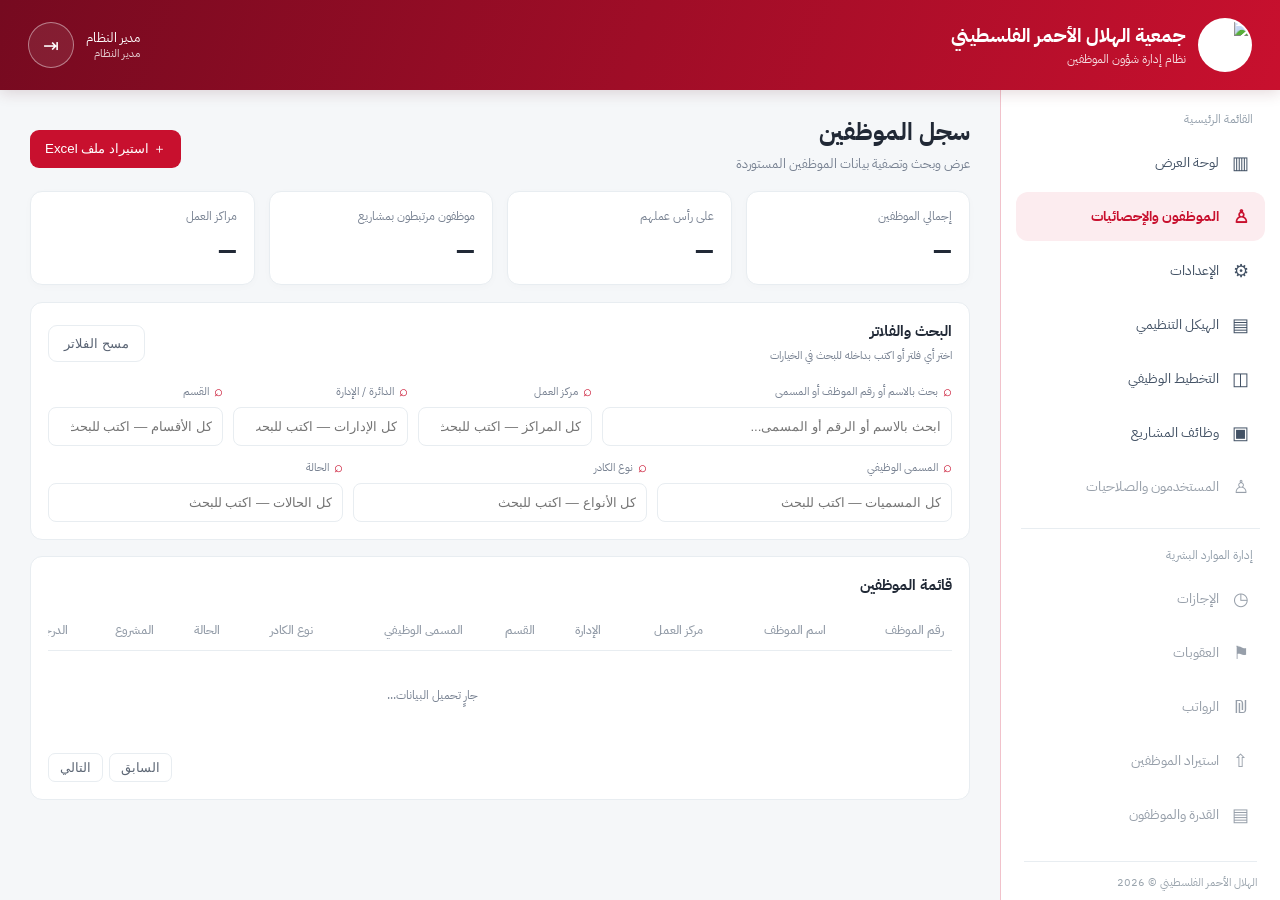
==== commit 977b6c99: "Unify PRCS navigation and project views" ====
--- a/public/employees.html
+++ b/public/employees.html
@@ -20,9 +20,9 @@
 main.app-main{display:block;margin:0 280px 0 0;width:calc(100% - 280px);min-height:calc(100vh - 90px);padding:24px 30px 36px}
 @media(max-width:1000px){.app-sidebar{width:250px}main.app-main{margin-right:250px;width:calc(100% - 250px);padding:20px}}
 @media(max-width:700px){.app-topbar{height:76px;padding:0 14px}.app-mark{height:43px;width:43px}.app-brand strong{font-size:15px}.app-brand small{font-size:10px}.app-sidebar{display:none}.app-shell{min-height:calc(100vh - 76px)}main.app-main{margin:0;width:100%;min-height:calc(100vh - 76px);padding:15px}.app-user-name{display:none}}
-</style>
+.app-logo{height:54px;width:54px;object-fit:contain;background:#fff;border-radius:50%;padding:2px;flex:none}.app-sidebar{border-left-color:#f1c2cb}.app-nav-link.active{background:#fcecef;color:#c8102e}@media(max-width:700px){.app-sidebar{position:static;display:block;width:100%;height:auto;max-height:none;border-left:0;border-bottom:1px solid var(--line);padding:10px;overflow:visible}.app-nav{grid-template-columns:repeat(2,minmax(0,1fr));gap:4px}.app-nav-link{font-size:12px;padding:9px}.app-divider,.app-caption,.app-side-foot{display:none}main.app-main{margin:0;width:100%;padding:15px;min-height:calc(100vh - 76px)}} </style>
 </head>
-<body><header class="app-topbar"><div class="app-brand"><div class="app-mark">✚</div><div><strong>جمعية الهلال الأحمر الفلسطيني</strong><small>نظام إدارة شؤون الموظفين</small></div></div><div class="app-top-user"><div class="app-user-name"><span id="username">مدير النظام</span><small>مدير النظام</small></div><button class="app-logout" id="logout" title="تسجيل الخروج" aria-label="تسجيل الخروج">⇥</button></div></header><div class="app-shell"><aside class="app-sidebar"><div class="app-caption">القائمة الرئيسية</div><nav class="app-nav"><a href="/" class="app-nav-link "><span class="app-icon">▥</span>لوحة العرض</a><a href="/employees.html" class="app-nav-link active"><span class="app-icon">♙</span>الموظفون والإحصائيات</a><a href="/settings.html" class="app-nav-link "><span class="app-icon">⚙</span>الإعدادات</a><a href="/organization.html" class="app-nav-link "><span class="app-icon">▤</span>الهيكل التنظيمي</a><a href="/planning.html" class="app-nav-link "><span class="app-icon">◫</span>التخطيط الوظيفي</a><a href="/projects.html" class="app-nav-link "><span class="app-icon">▣</span>وظائف المشاريع</a><a href="#" aria-disabled="true" class="app-nav-link disabled"><span class="app-icon">♙</span>المستخدمون والصلاحيات</a></nav><div class="app-divider"></div><div class="app-caption">إدارة الموارد البشرية</div><nav class="app-nav"><a href="#" aria-disabled="true" class="app-nav-link disabled"><span class="app-icon">◷</span>الإجازات</a><a href="#" aria-disabled="true" class="app-nav-link disabled"><span class="app-icon">⚑</span>العقوبات</a><a href="#" aria-disabled="true" class="app-nav-link disabled"><span class="app-icon">₪</span>الرواتب</a><a href="#" aria-disabled="true" class="app-nav-link disabled"><span class="app-icon">⇧</span>استيراد الموظفين</a><a href="#" aria-disabled="true" class="app-nav-link disabled"><span class="app-icon">▤</span>القدرة والموظفون</a><a href="#" aria-disabled="true" class="app-nav-link disabled"><span class="app-icon">▣</span>وظائف المشاريع</a></nav><div class="app-side-foot">الهلال الأحمر الفلسطيني © 2026</div></aside><main class="app-main">
+<body><header class="app-topbar"><div class="app-brand"><img class="app-logo" src="/prcs-logo.svg" alt="شعار الهلال الأحمر الفلسطيني"><div><strong>جمعية الهلال الأحمر الفلسطيني</strong><small>نظام إدارة شؤون الموظفين</small></div></div><div class="app-top-user"><div class="app-user-name"><span id="username">مدير النظام</span><small>مدير النظام</small></div><button class="app-logout" id="logout" title="تسجيل الخروج" aria-label="تسجيل الخروج">⇥</button></div></header><div class="app-shell"><aside class="app-sidebar"><div class="app-caption">القائمة الرئيسية</div><nav class="app-nav"><a href="/" class="app-nav-link "><span class="app-icon">▥</span>لوحة العرض</a><a href="/employees.html" class="app-nav-link active"><span class="app-icon">♙</span>الموظفون والإحصائيات</a><a href="/settings.html" class="app-nav-link "><span class="app-icon">⚙</span>الإعدادات</a><a href="/organization.html" class="app-nav-link "><span class="app-icon">▤</span>الهيكل التنظيمي</a><a href="/planning.html" class="app-nav-link "><span class="app-icon">◫</span>التخطيط الوظيفي</a><a href="/projects.html" class="app-nav-link "><span class="app-icon">▣</span>وظائف المشاريع</a><a href="#" aria-disabled="true" class="app-nav-link disabled"><span class="app-icon">♙</span>المستخدمون والصلاحيات</a></nav><div class="app-divider"></div><div class="app-caption">إدارة الموارد البشرية</div><nav class="app-nav"><a href="#" aria-disabled="true" class="app-nav-link disabled"><span class="app-icon">◷</span>الإجازات</a><a href="#" aria-disabled="true" class="app-nav-link disabled"><span class="app-icon">⚑</span>العقوبات</a><a href="#" aria-disabled="true" class="app-nav-link disabled"><span class="app-icon">₪</span>الرواتب</a><a href="#" aria-disabled="true" class="app-nav-link disabled"><span class="app-icon">⇧</span>استيراد الموظفين</a><a href="#" aria-disabled="true" class="app-nav-link disabled"><span class="app-icon">▤</span>القدرة والموظفون</a></nav><div class="app-side-foot">الهلال الأحمر الفلسطيني © 2026</div></aside><main class="app-main">
 <div class="title"><div><h1>سجل الموظفين</h1><p>عرض وبحث وتصفية بيانات الموظفين المستوردة</p></div><div><button class="btn btn-red" id="chooseFile">＋ استيراد ملف Excel</button><input id="file" class="file-hidden" type="file" accept=".xlsx,application/vnd.openxmlformats-officedocument.spreadsheetml.sheet"><div id="importStatus" class="import-status"></div></div></div>
 <div id="notice" class="alert"></div>
 <div class="cards"><div class="card"><div class="metric-label">إجمالي الموظفين</div><div class="metric" id="totalEmployees">—</div></div><div class="card"><div class="metric-label">على رأس عملهم</div><div class="metric" id="activeEmployees">—</div></div><div class="card"><div class="metric-label">موظفون مرتبطون بمشاريع</div><div class="metric" id="projectEmployees">—</div></div><div class="card"><div class="metric-label">مراكز العمل</div><div class="metric" id="workCenters">—</div></div></div>
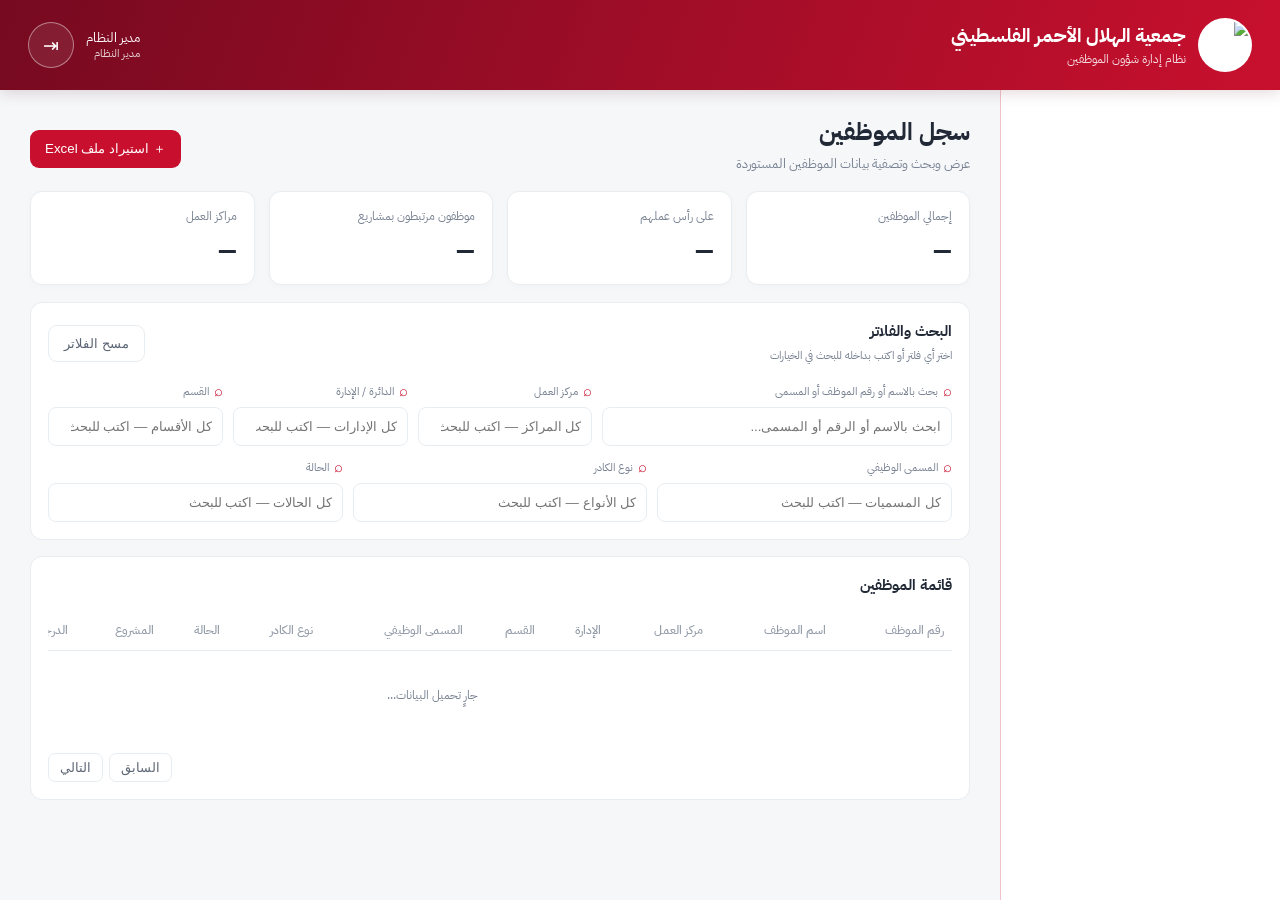
==== commit 776850e1: "Use shared active sidebar across HR pages" ====
--- a/public/employees.html
+++ b/public/employees.html
@@ -21,8 +21,8 @@
 @media(max-width:1000px){.app-sidebar{width:250px}main.app-main{margin-right:250px;width:calc(100% - 250px);padding:20px}}
 @media(max-width:700px){.app-topbar{height:76px;padding:0 14px}.app-mark{height:43px;width:43px}.app-brand strong{font-size:15px}.app-brand small{font-size:10px}.app-sidebar{display:none}.app-shell{min-height:calc(100vh - 76px)}main.app-main{margin:0;width:100%;min-height:calc(100vh - 76px);padding:15px}.app-user-name{display:none}}
 .app-logo{height:54px;width:54px;object-fit:contain;background:#fff;border-radius:50%;padding:2px;flex:none}.app-sidebar{border-left-color:#f1c2cb}.app-nav-link.active{background:#fcecef;color:#c8102e}@media(max-width:700px){.app-sidebar{position:static;display:block;width:100%;height:auto;max-height:none;border-left:0;border-bottom:1px solid var(--line);padding:10px;overflow:visible}.app-nav{grid-template-columns:repeat(2,minmax(0,1fr));gap:4px}.app-nav-link{font-size:12px;padding:9px}.app-divider,.app-caption,.app-side-foot{display:none}main.app-main{margin:0;width:100%;padding:15px;min-height:calc(100vh - 76px)}} </style>
-</head>
-<body><header class="app-topbar"><div class="app-brand"><img class="app-logo" src="/prcs-logo.svg" alt="شعار الهلال الأحمر الفلسطيني"><div><strong>جمعية الهلال الأحمر الفلسطيني</strong><small>نظام إدارة شؤون الموظفين</small></div></div><div class="app-top-user"><div class="app-user-name"><span id="username">مدير النظام</span><small>مدير النظام</small></div><button class="app-logout" id="logout" title="تسجيل الخروج" aria-label="تسجيل الخروج">⇥</button></div></header><div class="app-shell"><aside class="app-sidebar"><div class="app-caption">القائمة الرئيسية</div><nav class="app-nav"><a href="/" class="app-nav-link "><span class="app-icon">▥</span>لوحة العرض</a><a href="/employees.html" class="app-nav-link active"><span class="app-icon">♙</span>الموظفون والإحصائيات</a><a href="/settings.html" class="app-nav-link "><span class="app-icon">⚙</span>الإعدادات</a><a href="/organization.html" class="app-nav-link "><span class="app-icon">▤</span>الهيكل التنظيمي</a><a href="/planning.html" class="app-nav-link "><span class="app-icon">◫</span>التخطيط الوظيفي</a><a href="/projects.html" class="app-nav-link "><span class="app-icon">▣</span>وظائف المشاريع</a><a href="#" aria-disabled="true" class="app-nav-link disabled"><span class="app-icon">♙</span>المستخدمون والصلاحيات</a></nav><div class="app-divider"></div><div class="app-caption">إدارة الموارد البشرية</div><nav class="app-nav"><a href="#" aria-disabled="true" class="app-nav-link disabled"><span class="app-icon">◷</span>الإجازات</a><a href="#" aria-disabled="true" class="app-nav-link disabled"><span class="app-icon">⚑</span>العقوبات</a><a href="#" aria-disabled="true" class="app-nav-link disabled"><span class="app-icon">₪</span>الرواتب</a><a href="#" aria-disabled="true" class="app-nav-link disabled"><span class="app-icon">⇧</span>استيراد الموظفين</a><a href="#" aria-disabled="true" class="app-nav-link disabled"><span class="app-icon">▤</span>القدرة والموظفون</a></nav><div class="app-side-foot">الهلال الأحمر الفلسطيني © 2026</div></aside><main class="app-main">
+<link rel="stylesheet" href="/sidebar.css?v=sidebar-20261003-1"></head>
+<body><header class="app-topbar"><div class="app-brand"><img class="app-logo" src="/prcs-logo.svg" alt="شعار الهلال الأحمر الفلسطيني"><div><strong>جمعية الهلال الأحمر الفلسطيني</strong><small>نظام إدارة شؤون الموظفين</small></div></div><div class="app-top-user"><div class="app-user-name"><span id="username">مدير النظام</span><small>مدير النظام</small></div><button class="app-logout" id="logout" title="تسجيل الخروج" aria-label="تسجيل الخروج">⇥</button></div></header><div class="app-shell"><aside id="appSidebar" class="app-sidebar" aria-label="القائمة الجانبية"></aside><main class="app-main">
 <div class="title"><div><h1>سجل الموظفين</h1><p>عرض وبحث وتصفية بيانات الموظفين المستوردة</p></div><div><button class="btn btn-red" id="chooseFile">＋ استيراد ملف Excel</button><input id="file" class="file-hidden" type="file" accept=".xlsx,application/vnd.openxmlformats-officedocument.spreadsheetml.sheet"><div id="importStatus" class="import-status"></div></div></div>
 <div id="notice" class="alert"></div>
 <div class="cards"><div class="card"><div class="metric-label">إجمالي الموظفين</div><div class="metric" id="totalEmployees">—</div></div><div class="card"><div class="metric-label">على رأس عملهم</div><div class="metric" id="activeEmployees">—</div></div><div class="card"><div class="metric-label">موظفون مرتبطون بمشاريع</div><div class="metric" id="projectEmployees">—</div></div><div class="card"><div class="metric-label">مراكز العمل</div><div class="metric" id="workCenters">—</div></div></div>
@@ -67,7 +67,7 @@
 }
 function filteredDirectorates(refs,center){const ids=(refs.center_directorates||[]).filter(r=>r.left_name===center).map(r=>String(r.right_id));return(refs.directorates||[]).filter(x=>ids.includes(String(x.id)))}
 function filteredDepartments(refs,directorate){const ids=(refs.directorate_departments||[]).filter(r=>r.left_name===directorate).map(r=>String(r.right_id));return(refs.departments||[]).filter(x=>ids.includes(String(x.id)))}
-function filteredTitles(refs,directorate,department){const path=(refs.directorate_department_paths||[]).find(p=>p.directorate_name===directorate&&p.department_name===department);return path?(refs.department_job_titles||[]).filter(t=>String(t.path_id)===String(path.path_id)).map(t=>({id:t.right_id,name:t.right_name})):[]}
+function filteredTitles(refs,directorate,department){const path=(refs.directorate_department_paths||[]).find(p=>p.directorate_name===directorate&&p.department_name===department);const planned=new Set((refs.planning_job_titles||[]).map(t=>String(t.id)));return path?(refs.department_job_titles||[]).filter(t=>String(t.path_id)===String(path.path_id)&&planned.has(String(t.right_id))).map(t=>({id:t.right_id,name:t.right_name})):[]}
 function renderEditForm(x,refs){
  const basics='<h3 class="edit-section-title">البيانات الأساسية</h3>'+editField("employee_number","رقم الموظف",x.employee_number)+editField("employee_name","اسم الموظف",x.employee_name)+editField("employee_code","كود الموظف",x.employee_code);
  const directors=filteredDirectorates(refs,x.work_center),departments=filteredDepartments(refs,x.directorate),titles=filteredTitles(refs,x.directorate,x.department);
@@ -119,4 +119,4 @@
 $("file").onchange=async e=>{const f=e.target.files[0];if(!f)return;const confirmed=confirm("سيتم استيراد الملف "+f.name+" إلى قاعدة الموظفين. العملية متاحة مرة واحدة، وإذا ظهر خطأ فلن يُحفظ أي سجل. هل تريد المتابعة؟");if(!confirmed){e.target.value="";return}try{$("chooseFile").disabled=true;$("chooseFile").textContent="جارٍ الاستيراد...";const form=new FormData();form.append("file",f);const d=await api("/api/employees/import",{method:"POST",body:form});message("تم استيراد "+Number(d.imported_rows).toLocaleString("en-US")+" سجل موظف بنجاح.","success");await Promise.all([loadImportStatus(),loadSummary(),loadOptions(),loadRows()])}catch(err){message(err.message);$("chooseFile").disabled=false;$("chooseFile").textContent="＋ استيراد ملف Excel"}finally{e.target.value=""}};
 $("logout").onclick=async()=>{try{await api("/api/logout",{method:"POST"});location.href="/login.html"}catch(e){message(e.message)}};
 (async()=>{try{const s=await api("/api/session");$("username").textContent=s.username||"مدير النظام";await Promise.all([loadOptions(),loadRows(),loadSummary(),loadImportStatus()]);const target=new URLSearchParams(location.search).get("employee");if(target)openEmployeeView(target)}catch(e){}})();
-</script></body></html>+</script><script src="/sidebar.js?v=sidebar-20261003-1"></script></body></html>
